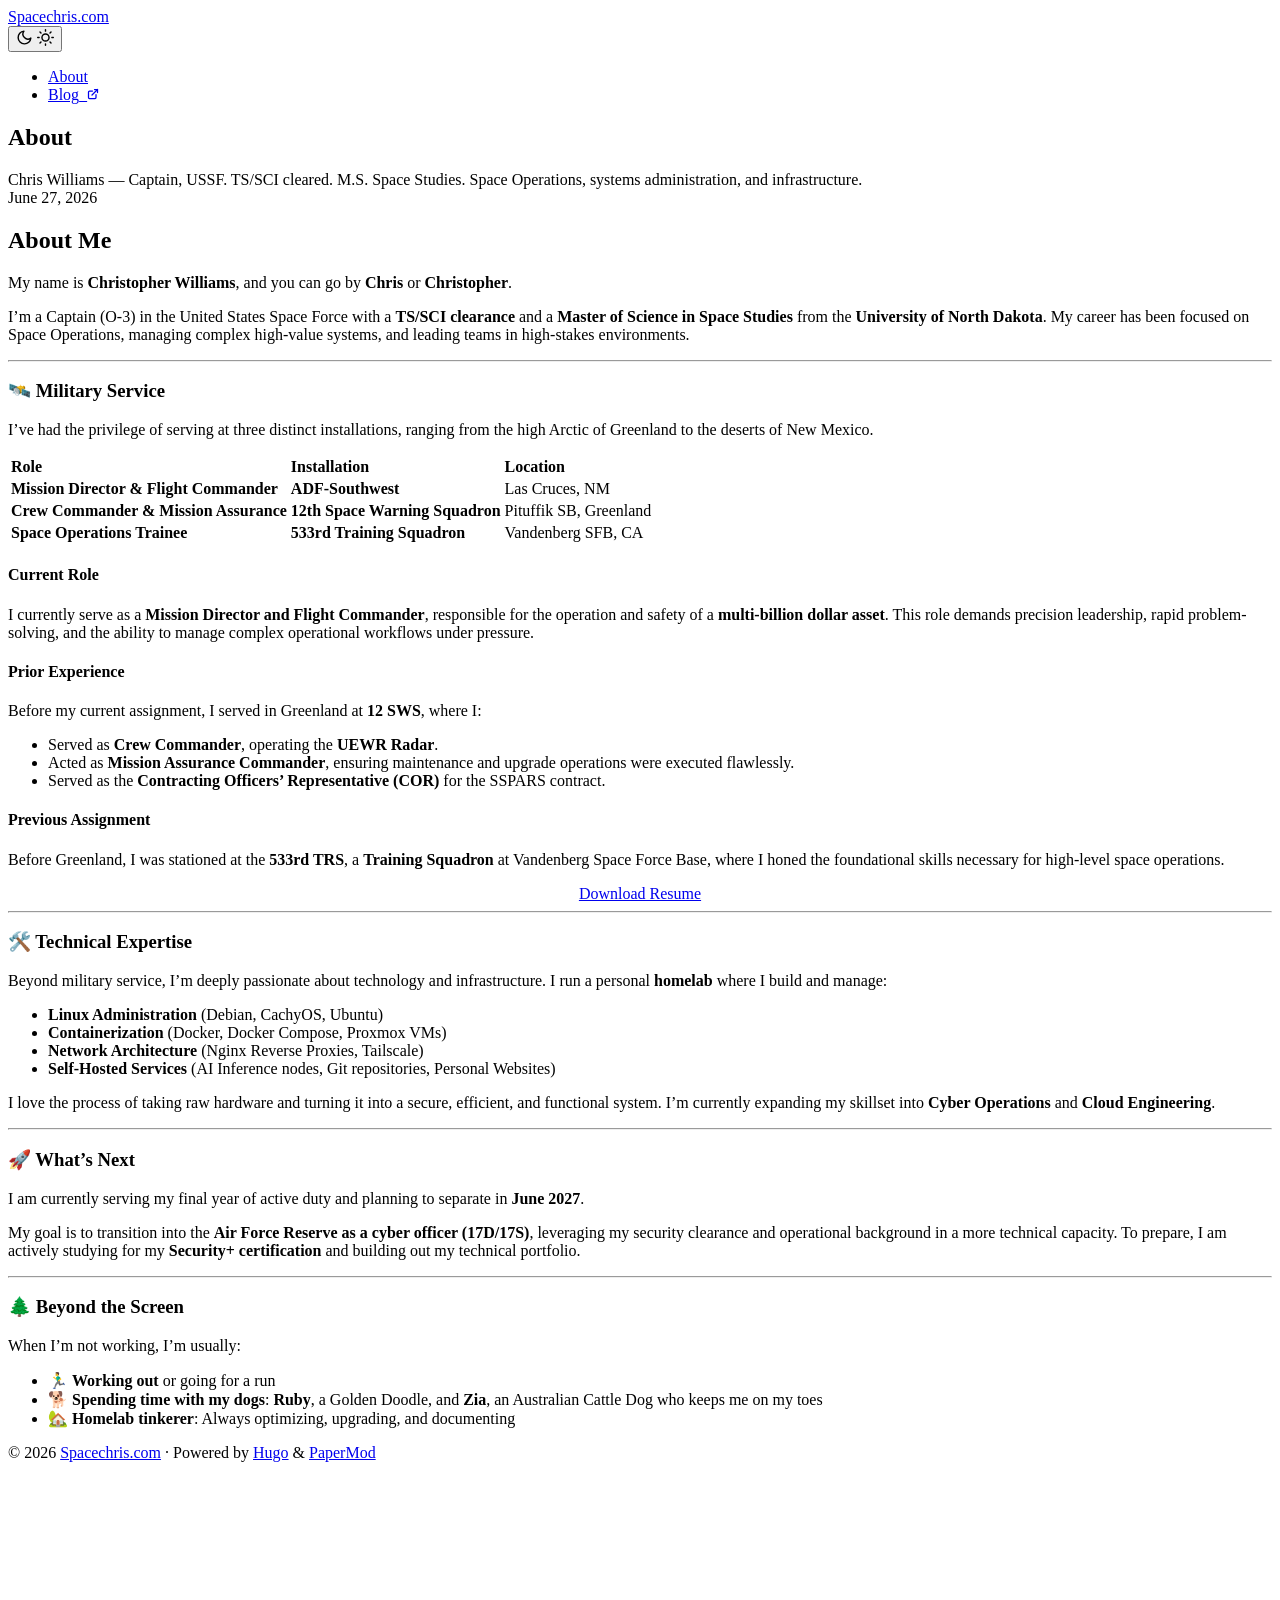
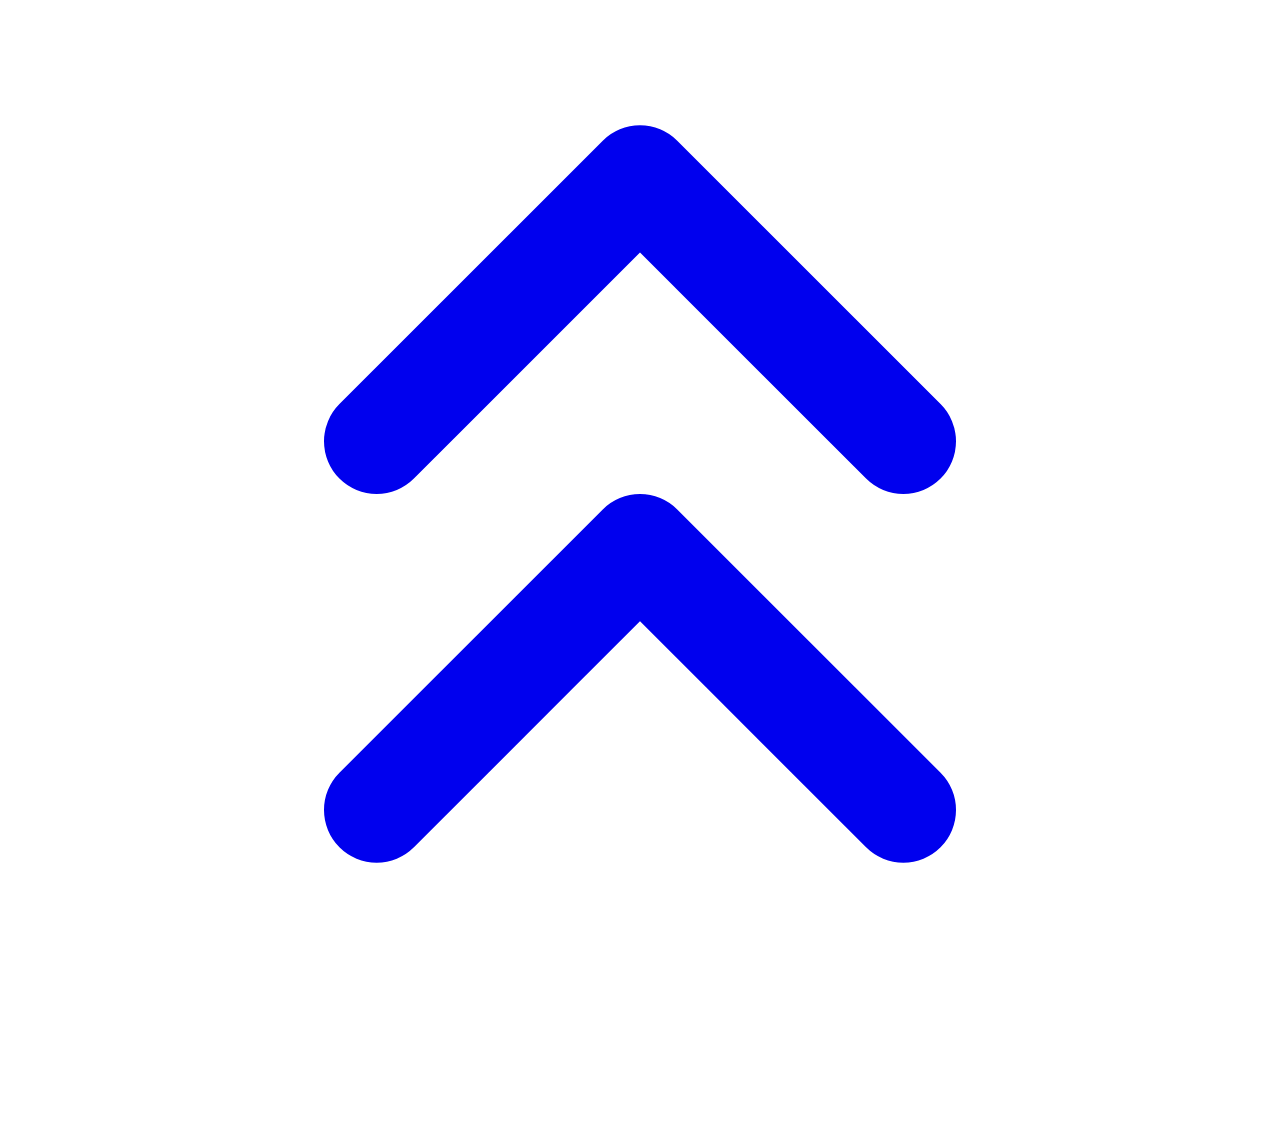
==== public/about/index.html @ 36eedec3 "Initial Huge Site" ====
<!DOCTYPE html>
<html lang="en" dir="auto" data-theme="auto">

<head><script src="/livereload.js?mindelay=10&amp;v=2&amp;port=1313&amp;path=livereload" data-no-instant defer></script><meta charset="utf-8">
<meta http-equiv="X-UA-Compatible" content="IE=edge">
<meta name="viewport" content="width=device-width, initial-scale=1, shrink-to-fit=no">
<meta name="robots" content="index, follow">
<title>About | Spacechris.com</title>
<meta name="keywords" content="">
<meta name="description" content="Chris Williams — Captain, USSF. TS/SCI cleared. M.S. Space Studies. Space Operations, systems administration, and infrastructure.">
<meta name="author" content="">
<link rel="canonical" href="http://localhost:1313/about/">
<link crossorigin="anonymous" href="/assets/css/stylesheet.cd9298b33628769aa1bc1acebbbfd7aa11ce81dfe03484d479e1907760249a1d.css" integrity="sha256-zZKYszYodpqhvBrOu7/XqhHOgd/gNITUeeGQd2Akmh0=" rel="preload stylesheet" as="style">
<link rel="icon" href="http://localhost:1313/favicon.ico">
<link rel="icon" type="image/png" sizes="16x16" href="http://localhost:1313/favicon-16x16.png">
<link rel="icon" type="image/png" sizes="32x32" href="http://localhost:1313/favicon-32x32.png">
<link rel="apple-touch-icon" href="http://localhost:1313/apple-touch-icon.png">
<link rel="mask-icon" href="http://localhost:1313/safari-pinned-tab.svg">
<meta name="theme-color" content="#2e2e33">
<meta name="msapplication-TileColor" content="#2e2e33">
<link rel="alternate" hreflang="en" href="http://localhost:1313/about/">
<noscript>
    <style>
        #theme-toggle,
        .top-link {
            display: none;
        }

    </style>
    <style>
        @media (prefers-color-scheme: dark) {
            :root {
                --theme: rgb(29, 30, 32);
                --entry: rgb(46, 46, 51);
                --primary: rgb(218, 218, 219);
                --secondary: rgb(155, 156, 157);
                --tertiary: rgb(65, 66, 68);
                --content: rgb(196, 196, 197);
                --code-block-bg: rgb(46, 46, 51);
                --code-bg: rgb(55, 56, 62);
                --border: rgb(51, 51, 51);
                color-scheme: dark;
            }

            .list {
                background: var(--theme);
            }

            .toc {
                background: var(--entry);
            }
        }

    </style>
</noscript>
<script>
    if (localStorage.getItem("pref-theme") === "dark") {
        document.querySelector("html").dataset.theme = 'dark';
    } else if (localStorage.getItem("pref-theme") === "light") {
       document.querySelector("html").dataset.theme = 'light';
    } else if (window.matchMedia('(prefers-color-scheme: dark)').matches) {
        document.querySelector("html").dataset.theme = 'dark';
    } else {
        document.querySelector("html").dataset.theme = 'light';
    }

</script><meta property="og:url" content="http://localhost:1313/about/">
  <meta property="og:site_name" content="Spacechris.com">
  <meta property="og:title" content="About">
  <meta property="og:description" content="Chris Williams — Captain, USSF. TS/SCI cleared. M.S. Space Studies. Space Operations, systems administration, and infrastructure.">
  <meta property="og:locale" content="en_us">
  <meta property="og:type" content="article">
    <meta property="article:published_time" content="2026-06-27T14:38:45-06:00">
    <meta property="article:modified_time" content="2026-06-27T14:38:45-06:00">

  <meta name="twitter:card" content="summary">
  <meta name="twitter:title" content="About">
  <meta name="twitter:description" content="Chris Williams — Captain, USSF. TS/SCI cleared. M.S. Space Studies. Space Operations, systems administration, and infrastructure.">


<script type="application/ld+json">
{
  "@context": "https://schema.org",
  "@type": "BreadcrumbList",
  "itemListElement": [
    {
      "@type": "ListItem",
      "position":  1 ,
      "name": "About",
      "item": "http://localhost:1313/about/"
    }
  ]
}
</script>
<script type="application/ld+json">
{
  "@context": "https://schema.org",
  "@type": "BlogPosting",
  "headline": "About",
  "name": "About",
  "description": "Chris Williams — Captain, USSF. TS/SCI cleared. M.S. Space Studies. Space Operations, systems administration, and infrastructure.",
  "keywords": [
    
  ],
  "articleBody": "About Me My name is Christopher Williams, and you can go by Chris or Christopher.\nI’m a Captain (O-3) in the United States Space Force with a TS/SCI clearance and a Master of Science in Space Studies from the University of North Dakota. My career has been focused on Space Operations, managing complex high-value systems, and leading teams in high-stakes environments.\n🛰️ Military Service I’ve had the privilege of serving at three distinct installations, ranging from the high Arctic of Greenland to the deserts of New Mexico.\nRole Installation Location Mission Director \u0026 Flight Commander ADF-Southwest Las Cruces, NM Crew Commander \u0026 Mission Assurance 12th Space Warning Squadron Pituffik SB, Greenland Space Operations Trainee 533rd Training Squadron Vandenberg SFB, CA Current Role I currently serve as a Mission Director and Flight Commander, responsible for the operation and safety of a multi-billion dollar asset. This role demands precision leadership, rapid problem-solving, and the ability to manage complex operational workflows under pressure.\nPrior Experience Before my current assignment, I served in Greenland at 12 SWS, where I:\nServed as Crew Commander, operating the UEWR Radar. Acted as Mission Assurance Commander, ensuring maintenance and upgrade operations were executed flawlessly. Served as the Contracting Officers’ Representative (COR) for the SSPARS contract. Previous Assignment Before Greenland, I was stationed at the 533rd TRS, a Training Squadron at Vandenberg Space Force Base, where I honed the foundational skills necessary for high-level space operations.\nDownload Resume 🛠️ Technical Expertise Beyond military service, I’m deeply passionate about technology and infrastructure. I run a personal homelab where I build and manage:\nLinux Administration (Debian, CachyOS, Ubuntu) Containerization (Docker, Docker Compose, Proxmox VMs) Network Architecture (Nginx Reverse Proxies, Tailscale) Self-Hosted Services (AI Inference nodes, Git repositories, Personal Websites) I love the process of taking raw hardware and turning it into a secure, efficient, and functional system. I’m currently expanding my skillset into Cyber Operations and Cloud Engineering.\n🚀 What’s Next I am currently serving my final year of active duty and planning to separate in June 2027.\nMy goal is to transition into the Air Force Reserve as a cyber officer (17D/17S), leveraging my security clearance and operational background in a more technical capacity. To prepare, I am actively studying for my Security+ certification and building out my technical portfolio.\n🌲 Beyond the Screen When I’m not working, I’m usually:\n🏃‍♂️ Working out or going for a run 🐕 Spending time with my dogs: Ruby, a Golden Doodle, and Zia, an Australian Cattle Dog who keeps me on my toes 🏡 Homelab tinkerer: Always optimizing, upgrading, and documenting ",
  "wordCount" : "428",
  "inLanguage": "en",
  "datePublished": "2026-06-27T14:38:45-06:00",
  "dateModified": "2026-06-27T14:38:45-06:00",
  "mainEntityOfPage": {
    "@type": "WebPage",
    "@id": "http://localhost:1313/about/"
  },
  "publisher": {
    "@type": "Organization",
    "name": "Spacechris.com",
    "logo": {
      "@type": "ImageObject",
      "url": "http://localhost:1313/favicon.ico"
    }
  }
}
</script>
</head>
<body id="top">
    <header class="header">
    <nav class="header-nav">
        <div class="logo">
            <a href="http://localhost:1313/" accesskey="h" title="Spacechris.com (Alt + H)">Spacechris.com</a>
            <div class="logo-switches">
                <button id="theme-toggle" class="theme-toggle" accesskey="t" title="(Alt + T)" aria-label="Toggle theme">
                    <svg class="moon" xmlns="http://www.w3.org/2000/svg" width="17" height="17" viewBox="0 0 24 24"
                        fill="none" stroke="currentColor" stroke-width="2" stroke-linecap="round"
                        stroke-linejoin="round">
                        <path d="M21 12.79A9 9 0 1 1 11.21 3 7 7 0 0 0 21 12.79z"></path>
                    </svg>
                    <svg class="sun" xmlns="http://www.w3.org/2000/svg" width="17" height="17" viewBox="0 0 24 24"
                        fill="none" stroke="currentColor" stroke-width="2" stroke-linecap="round"
                        stroke-linejoin="round">
                        <circle cx="12" cy="12" r="5"></circle>
                        <line x1="12" y1="1" x2="12" y2="3"></line>
                        <line x1="12" y1="21" x2="12" y2="23"></line>
                        <line x1="4.22" y1="4.22" x2="5.64" y2="5.64"></line>
                        <line x1="18.36" y1="18.36" x2="19.78" y2="19.78"></line>
                        <line x1="1" y1="12" x2="3" y2="12"></line>
                        <line x1="21" y1="12" x2="23" y2="12"></line>
                        <line x1="4.22" y1="19.78" x2="5.64" y2="18.36"></line>
                        <line x1="18.36" y1="5.64" x2="19.78" y2="4.22"></line>
                    </svg>
                </button>
            </div>
        </div>
        <ul id="menu" class="menu">
            <li>
                <a href="http://localhost:1313/about/" title="About">
                    <span class="active">About</span>
                </a>
            </li>
            <li>
                <a href="https://blog.spacechris.com" title="Blog">
                    <span>Blog</span>&nbsp;
                    <svg fill="none" shape-rendering="geometricPrecision" stroke="currentColor" stroke-linecap="round"
                        stroke-linejoin="round" stroke-width="2.5" viewBox="0 0 24 24" height="12" width="12">
                        <path d="M18 13v6a2 2 0 01-2 2H5a2 2 0 01-2-2V8a2 2 0 012-2h6"></path>
                        <path d="M15 3h6v6"></path>
                        <path d="M10 14L21 3"></path>
                    </svg>
                </a>
            </li>
        </ul>
    </nav>
</header>
<main class="main">

<article class="post-single">
  <header class="post-header">
    
    <h1 class="post-title entry-hint-parent">
      About
    </h1>
    <div class="post-description">
      Chris Williams — Captain, USSF. TS/SCI cleared. M.S. Space Studies. Space Operations, systems administration, and infrastructure.
    </div>
    <div class="post-meta">

<span title='2026-06-27 14:38:45 -0600 MDT'>June 27, 2026</span>

</div>
  </header> 
  <div class="post-content md-content"><h2 id="about-me">About Me<a hidden class="anchor" aria-hidden="true" href="#about-me">#</a></h2>
<p>My name is <strong>Christopher Williams</strong>, and you can go by <strong>Chris</strong> or <strong>Christopher</strong>.</p>
<p>I&rsquo;m a Captain (O-3) in the United States Space Force with a <strong>TS/SCI clearance</strong> and a <strong>Master of Science in Space Studies</strong> from the <strong>University of North Dakota</strong>. My career has been focused on Space Operations, managing complex high-value systems, and leading teams in high-stakes environments.</p>
<hr>
<h3 id="-military-service">🛰️ Military Service<a hidden class="anchor" aria-hidden="true" href="#-military-service">#</a></h3>
<p>I&rsquo;ve had the privilege of serving at three distinct installations, ranging from the high Arctic of Greenland to the deserts of New Mexico.</p>
<table>
	<thead>
			<tr>
					<th style="text-align: left">Role</th>
					<th style="text-align: left">Installation</th>
					<th style="text-align: left">Location</th>
			</tr>
	</thead>
	<tbody>
			<tr>
					<td style="text-align: left"><strong>Mission Director &amp; Flight Commander</strong></td>
					<td style="text-align: left"><strong>ADF-Southwest</strong></td>
					<td style="text-align: left">Las Cruces, NM</td>
			</tr>
			<tr>
					<td style="text-align: left"><strong>Crew Commander &amp; Mission Assurance</strong></td>
					<td style="text-align: left"><strong>12th Space Warning Squadron</strong></td>
					<td style="text-align: left">Pituffik SB, Greenland</td>
			</tr>
			<tr>
					<td style="text-align: left"><strong>Space Operations Trainee</strong></td>
					<td style="text-align: left"><strong>533rd Training Squadron</strong></td>
					<td style="text-align: left">Vandenberg SFB, CA</td>
			</tr>
	</tbody>
</table>
<h4 id="current-role">Current Role<a hidden class="anchor" aria-hidden="true" href="#current-role">#</a></h4>
<p>I currently serve as a <strong>Mission Director and Flight Commander</strong>, responsible for the operation and safety of a <strong>multi-billion dollar asset</strong>. This role demands precision leadership, rapid problem-solving, and the ability to manage complex operational workflows under pressure.</p>
<h4 id="prior-experience">Prior Experience<a hidden class="anchor" aria-hidden="true" href="#prior-experience">#</a></h4>
<p>Before my current assignment, I served in Greenland at <strong>12 SWS</strong>, where I:</p>
<ul>
<li>Served as <strong>Crew Commander</strong>, operating the <strong>UEWR Radar</strong>.</li>
<li>Acted as <strong>Mission Assurance Commander</strong>, ensuring maintenance and upgrade operations were executed flawlessly.</li>
<li>Served as the <strong>Contracting Officers&rsquo; Representative (COR)</strong> for the SSPARS contract.</li>
</ul>
<h4 id="previous-assignment">Previous Assignment<a hidden class="anchor" aria-hidden="true" href="#previous-assignment">#</a></h4>
<p>Before Greenland, I was stationed at the <strong>533rd TRS</strong>, a <strong>Training Squadron</strong> at Vandenberg Space Force Base, where I honed the foundational skills necessary for high-level space operations.</p>
<div style="text-align: center;">
  
<a href="/resume.pdf" target="_blank" download="resume.pdf" class="btn">Download Resume</a>


</div>


<hr>
<h3 id="-technical-expertise">🛠️ Technical Expertise<a hidden class="anchor" aria-hidden="true" href="#-technical-expertise">#</a></h3>
<p>Beyond military service, I&rsquo;m deeply passionate about technology and infrastructure. I run a personal <strong>homelab</strong> where I build and manage:</p>
<ul>
<li><strong>Linux Administration</strong> (Debian, CachyOS, Ubuntu)</li>
<li><strong>Containerization</strong> (Docker, Docker Compose, Proxmox VMs)</li>
<li><strong>Network Architecture</strong> (Nginx Reverse Proxies, Tailscale)</li>
<li><strong>Self-Hosted Services</strong> (AI Inference nodes, Git repositories, Personal Websites)</li>
</ul>
<p>I love the process of taking raw hardware and turning it into a secure, efficient, and functional system. I&rsquo;m currently expanding my skillset into <strong>Cyber Operations</strong> and <strong>Cloud Engineering</strong>.</p>
<hr>
<h3 id="-whats-next">🚀 What&rsquo;s Next<a hidden class="anchor" aria-hidden="true" href="#-whats-next">#</a></h3>
<p>I am currently serving my final year of active duty and planning to separate in <strong>June 2027</strong>.</p>
<p>My goal is to transition into the <strong>Air Force Reserve as a cyber officer (17D/17S)</strong>, leveraging my security clearance and operational background in a more technical capacity. To prepare, I am actively studying for my <strong>Security+ certification</strong> and building out my technical portfolio.</p>
<hr>
<h3 id="-beyond-the-screen">🌲 Beyond the Screen<a hidden class="anchor" aria-hidden="true" href="#-beyond-the-screen">#</a></h3>
<p>When I&rsquo;m not working, I&rsquo;m usually:</p>
<ul>
<li>🏃‍♂️ <strong>Working out</strong> or going for a run</li>
<li>🐕 <strong>Spending time with my dogs</strong>: <strong>Ruby</strong>, a Golden Doodle, and <strong>Zia</strong>, an Australian Cattle Dog who keeps me on my toes</li>
<li>🏡 <strong>Homelab tinkerer</strong>: Always optimizing, upgrading, and documenting</li>
</ul>


  </div>

  <footer class="post-footer">
    <ul class="post-tags">
    </ul>
  </footer>
</article>
    </main>
    
<footer class="footer">
        <span>&copy; 2026 <a href="http://localhost:1313/">Spacechris.com</a></span> · 

    
    
    <span>
        Powered by
        <a href="https://gohugo.io/?utm_source=papermod" rel="noopener" target="_blank">Hugo</a> &
        <a href="https://github.com/adityatelange/hugo-PaperMod/" rel="noopener" target="_blank">PaperMod</a>
    </span>
</footer>
<a href="#top" id="top-link" class="top-link hidden" aria-label="go to top" title="Go to Top (Alt + G)" accesskey="g">
    <svg xmlns="http://www.w3.org/2000/svg" viewBox="0 0 24 24" fill="none" stroke="currentColor" stroke-width="2"
        stroke-linecap="round" stroke-linejoin="round" class="feather feather-chevrons-up">
        <polyline points="17 11 12 6 7 11"></polyline>
        <polyline points="17 18 12 13 7 18"></polyline>
    </svg>
</a>

<script>
    let menu = document.getElementById('menu');
    if (menu) {
        
        const scrollPosition = localStorage.getItem("menu-scroll-position");
        if (scrollPosition) {
            menu.scrollLeft = parseInt(scrollPosition, 10);
        }
        
        menu.onscroll = function () {
            localStorage.setItem("menu-scroll-position", menu.scrollLeft);
        }
    }

    document.querySelectorAll('a[href^="#"]').forEach(anchor => {
        anchor.addEventListener("click", function (e) {
            e.preventDefault();
            var id = this.getAttribute("href").substr(1);
            if (!window.matchMedia('(prefers-reduced-motion: reduce)').matches) {
                document.querySelector(`[id='${decodeURIComponent(id)}']`).scrollIntoView({
                    behavior: "smooth"
                });
            } else {
                document.querySelector(`[id='${decodeURIComponent(id)}']`).scrollIntoView();
            }
            if (id === "top") {
                history.replaceState(null, null, " ");
            } else {
                history.pushState(null, null, `#${id}`);
            }
        });
    });

</script>
<script>
    var toplink = document.getElementById("top-link");
    window.onscroll = function () {
        const scrollThreshold = window.innerHeight;
        if (document.body.scrollTop > scrollThreshold || document.documentElement.scrollTop > scrollThreshold) {
            toplink.classList.remove("hidden");
        } else {
            toplink.classList.add("hidden");
        }
    };

</script>
<script>
    document.getElementById("theme-toggle").addEventListener("click", () => {
        const html = document.querySelector("html");
        if (html.dataset.theme === "dark") {
            html.dataset.theme = 'light';
            localStorage.setItem("pref-theme", 'light');
        } else {
            html.dataset.theme = 'dark';
            localStorage.setItem("pref-theme", 'dark');
        }
    })

</script>
</body>

</html>
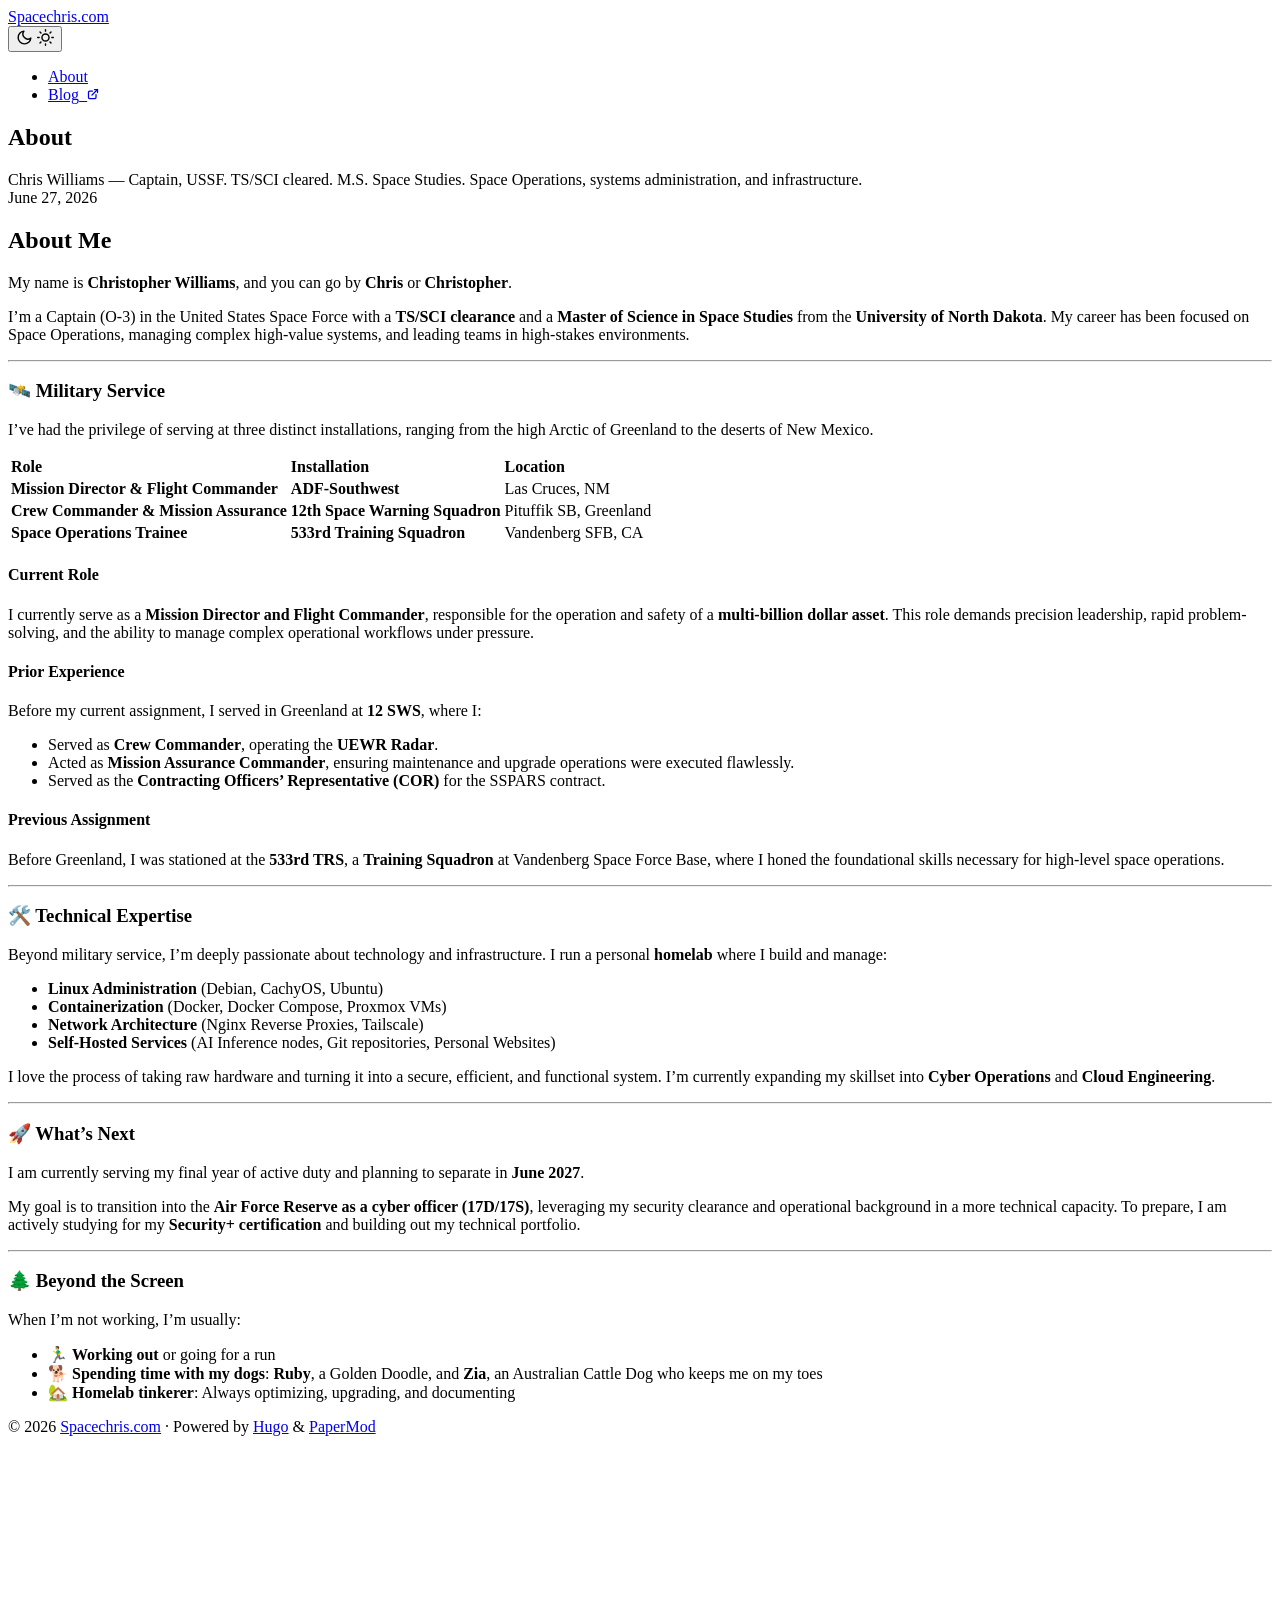
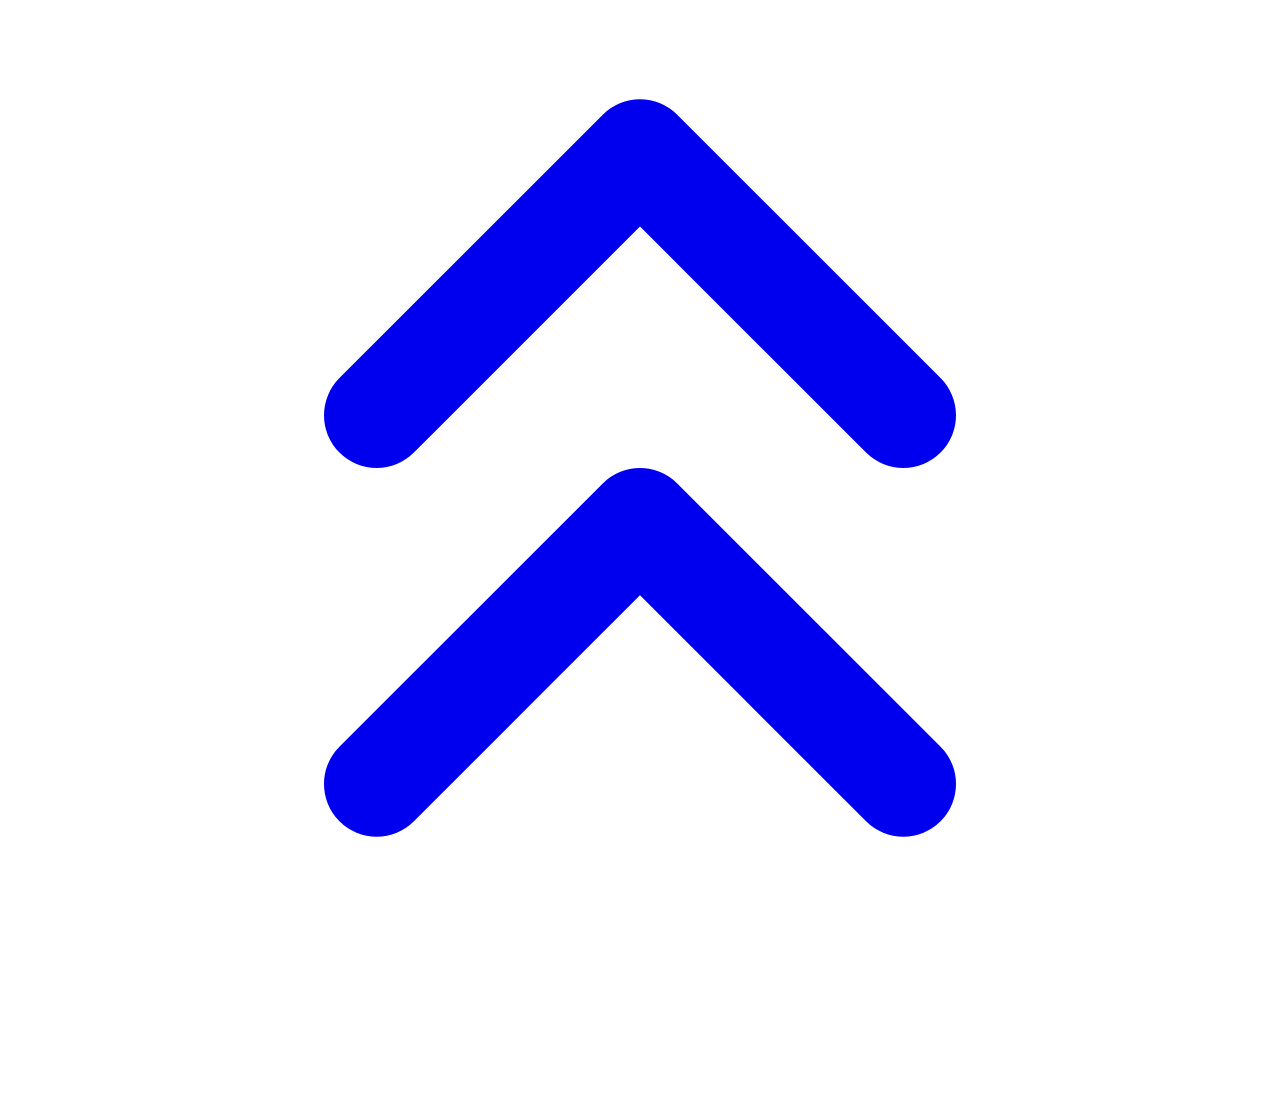
==== commit 2bddc9f4: "remove resume and cleaned up custom css" ====
--- a/public/about/index.html
+++ b/public/about/index.html
@@ -1,7 +1,7 @@
 <!DOCTYPE html>
 <html lang="en" dir="auto" data-theme="auto">
 
-<head><script src="/livereload.js?mindelay=10&amp;v=2&amp;port=1313&amp;path=livereload" data-no-instant defer></script><meta charset="utf-8">
+<head><meta charset="utf-8">
 <meta http-equiv="X-UA-Compatible" content="IE=edge">
 <meta name="viewport" content="width=device-width, initial-scale=1, shrink-to-fit=no">
 <meta name="robots" content="index, follow">
@@ -9,16 +9,16 @@
 <meta name="keywords" content="">
 <meta name="description" content="Chris Williams — Captain, USSF. TS/SCI cleared. M.S. Space Studies. Space Operations, systems administration, and infrastructure.">
 <meta name="author" content="">
-<link rel="canonical" href="http://localhost:1313/about/">
+<link rel="canonical" href="https://spacechris.com/about/">
 <link crossorigin="anonymous" href="/assets/css/stylesheet.cd9298b33628769aa1bc1acebbbfd7aa11ce81dfe03484d479e1907760249a1d.css" integrity="sha256-zZKYszYodpqhvBrOu7/XqhHOgd/gNITUeeGQd2Akmh0=" rel="preload stylesheet" as="style">
-<link rel="icon" href="http://localhost:1313/favicon.ico">
-<link rel="icon" type="image/png" sizes="16x16" href="http://localhost:1313/favicon-16x16.png">
-<link rel="icon" type="image/png" sizes="32x32" href="http://localhost:1313/favicon-32x32.png">
-<link rel="apple-touch-icon" href="http://localhost:1313/apple-touch-icon.png">
-<link rel="mask-icon" href="http://localhost:1313/safari-pinned-tab.svg">
+<link rel="icon" href="https://spacechris.com/favicon.ico">
+<link rel="icon" type="image/png" sizes="16x16" href="https://spacechris.com/favicon-16x16.png">
+<link rel="icon" type="image/png" sizes="32x32" href="https://spacechris.com/favicon-32x32.png">
+<link rel="apple-touch-icon" href="https://spacechris.com/apple-touch-icon.png">
+<link rel="mask-icon" href="https://spacechris.com/safari-pinned-tab.svg">
 <meta name="theme-color" content="#2e2e33">
 <meta name="msapplication-TileColor" content="#2e2e33">
-<link rel="alternate" hreflang="en" href="http://localhost:1313/about/">
+<link rel="alternate" hreflang="en" href="https://spacechris.com/about/">
 <noscript>
     <style>
         #theme-toggle,
@@ -64,7 +64,7 @@
         document.querySelector("html").dataset.theme = 'light';
     }
 
-</script><meta property="og:url" content="http://localhost:1313/about/">
+</script><meta property="og:url" content="https://spacechris.com/about/">
   <meta property="og:site_name" content="Spacechris.com">
   <meta property="og:title" content="About">
   <meta property="og:description" content="Chris Williams — Captain, USSF. TS/SCI cleared. M.S. Space Studies. Space Operations, systems administration, and infrastructure.">
@@ -87,7 +87,7 @@
       "@type": "ListItem",
       "position":  1 ,
       "name": "About",
-      "item": "http://localhost:1313/about/"
+      "item": "https://spacechris.com/about/"
     }
   ]
 }
@@ -102,21 +102,21 @@
   "keywords": [
     
   ],
-  "articleBody": "About Me My name is Christopher Williams, and you can go by Chris or Christopher.\nI’m a Captain (O-3) in the United States Space Force with a TS/SCI clearance and a Master of Science in Space Studies from the University of North Dakota. My career has been focused on Space Operations, managing complex high-value systems, and leading teams in high-stakes environments.\n🛰️ Military Service I’ve had the privilege of serving at three distinct installations, ranging from the high Arctic of Greenland to the deserts of New Mexico.\nRole Installation Location Mission Director \u0026 Flight Commander ADF-Southwest Las Cruces, NM Crew Commander \u0026 Mission Assurance 12th Space Warning Squadron Pituffik SB, Greenland Space Operations Trainee 533rd Training Squadron Vandenberg SFB, CA Current Role I currently serve as a Mission Director and Flight Commander, responsible for the operation and safety of a multi-billion dollar asset. This role demands precision leadership, rapid problem-solving, and the ability to manage complex operational workflows under pressure.\nPrior Experience Before my current assignment, I served in Greenland at 12 SWS, where I:\nServed as Crew Commander, operating the UEWR Radar. Acted as Mission Assurance Commander, ensuring maintenance and upgrade operations were executed flawlessly. Served as the Contracting Officers’ Representative (COR) for the SSPARS contract. Previous Assignment Before Greenland, I was stationed at the 533rd TRS, a Training Squadron at Vandenberg Space Force Base, where I honed the foundational skills necessary for high-level space operations.\nDownload Resume 🛠️ Technical Expertise Beyond military service, I’m deeply passionate about technology and infrastructure. I run a personal homelab where I build and manage:\nLinux Administration (Debian, CachyOS, Ubuntu) Containerization (Docker, Docker Compose, Proxmox VMs) Network Architecture (Nginx Reverse Proxies, Tailscale) Self-Hosted Services (AI Inference nodes, Git repositories, Personal Websites) I love the process of taking raw hardware and turning it into a secure, efficient, and functional system. I’m currently expanding my skillset into Cyber Operations and Cloud Engineering.\n🚀 What’s Next I am currently serving my final year of active duty and planning to separate in June 2027.\nMy goal is to transition into the Air Force Reserve as a cyber officer (17D/17S), leveraging my security clearance and operational background in a more technical capacity. To prepare, I am actively studying for my Security+ certification and building out my technical portfolio.\n🌲 Beyond the Screen When I’m not working, I’m usually:\n🏃‍♂️ Working out or going for a run 🐕 Spending time with my dogs: Ruby, a Golden Doodle, and Zia, an Australian Cattle Dog who keeps me on my toes 🏡 Homelab tinkerer: Always optimizing, upgrading, and documenting ",
-  "wordCount" : "428",
+  "articleBody": "About Me My name is Christopher Williams, and you can go by Chris or Christopher.\nI’m a Captain (O-3) in the United States Space Force with a TS/SCI clearance and a Master of Science in Space Studies from the University of North Dakota. My career has been focused on Space Operations, managing complex high-value systems, and leading teams in high-stakes environments.\n🛰️ Military Service I’ve had the privilege of serving at three distinct installations, ranging from the high Arctic of Greenland to the deserts of New Mexico.\nRole Installation Location Mission Director \u0026 Flight Commander ADF-Southwest Las Cruces, NM Crew Commander \u0026 Mission Assurance 12th Space Warning Squadron Pituffik SB, Greenland Space Operations Trainee 533rd Training Squadron Vandenberg SFB, CA Current Role I currently serve as a Mission Director and Flight Commander, responsible for the operation and safety of a multi-billion dollar asset. This role demands precision leadership, rapid problem-solving, and the ability to manage complex operational workflows under pressure.\nPrior Experience Before my current assignment, I served in Greenland at 12 SWS, where I:\nServed as Crew Commander, operating the UEWR Radar. Acted as Mission Assurance Commander, ensuring maintenance and upgrade operations were executed flawlessly. Served as the Contracting Officers’ Representative (COR) for the SSPARS contract. Previous Assignment Before Greenland, I was stationed at the 533rd TRS, a Training Squadron at Vandenberg Space Force Base, where I honed the foundational skills necessary for high-level space operations.\n🛠️ Technical Expertise Beyond military service, I’m deeply passionate about technology and infrastructure. I run a personal homelab where I build and manage:\nLinux Administration (Debian, CachyOS, Ubuntu) Containerization (Docker, Docker Compose, Proxmox VMs) Network Architecture (Nginx Reverse Proxies, Tailscale) Self-Hosted Services (AI Inference nodes, Git repositories, Personal Websites) I love the process of taking raw hardware and turning it into a secure, efficient, and functional system. I’m currently expanding my skillset into Cyber Operations and Cloud Engineering.\n🚀 What’s Next I am currently serving my final year of active duty and planning to separate in June 2027.\nMy goal is to transition into the Air Force Reserve as a cyber officer (17D/17S), leveraging my security clearance and operational background in a more technical capacity. To prepare, I am actively studying for my Security+ certification and building out my technical portfolio.\n🌲 Beyond the Screen When I’m not working, I’m usually:\n🏃‍♂️ Working out or going for a run 🐕 Spending time with my dogs: Ruby, a Golden Doodle, and Zia, an Australian Cattle Dog who keeps me on my toes 🏡 Homelab tinkerer: Always optimizing, upgrading, and documenting ",
+  "wordCount" : "426",
   "inLanguage": "en",
   "datePublished": "2026-06-27T14:38:45-06:00",
   "dateModified": "2026-06-27T14:38:45-06:00",
   "mainEntityOfPage": {
     "@type": "WebPage",
-    "@id": "http://localhost:1313/about/"
+    "@id": "https://spacechris.com/about/"
   },
   "publisher": {
     "@type": "Organization",
     "name": "Spacechris.com",
     "logo": {
       "@type": "ImageObject",
-      "url": "http://localhost:1313/favicon.ico"
+      "url": "https://spacechris.com/favicon.ico"
     }
   }
 }
@@ -126,7 +126,7 @@
     <header class="header">
     <nav class="header-nav">
         <div class="logo">
-            <a href="http://localhost:1313/" accesskey="h" title="Spacechris.com (Alt + H)">Spacechris.com</a>
+            <a href="https://spacechris.com/" accesskey="h" title="Spacechris.com (Alt + H)">Spacechris.com</a>
             <div class="logo-switches">
                 <button id="theme-toggle" class="theme-toggle" accesskey="t" title="(Alt + T)" aria-label="Toggle theme">
                     <svg class="moon" xmlns="http://www.w3.org/2000/svg" width="17" height="17" viewBox="0 0 24 24"
@@ -152,7 +152,7 @@
         </div>
         <ul id="menu" class="menu">
             <li>
-                <a href="http://localhost:1313/about/" title="About">
+                <a href="https://spacechris.com/about/" title="About">
                     <span class="active">About</span>
                 </a>
             </li>
@@ -230,14 +230,6 @@
 </ul>
 <h4 id="previous-assignment">Previous Assignment<a hidden class="anchor" aria-hidden="true" href="#previous-assignment">#</a></h4>
 <p>Before Greenland, I was stationed at the <strong>533rd TRS</strong>, a <strong>Training Squadron</strong> at Vandenberg Space Force Base, where I honed the foundational skills necessary for high-level space operations.</p>
-<div style="text-align: center;">
-  
-<a href="/resume.pdf" target="_blank" download="resume.pdf" class="btn">Download Resume</a>
-
-
-</div>
-
-
 <hr>
 <h3 id="-technical-expertise">🛠️ Technical Expertise<a hidden class="anchor" aria-hidden="true" href="#-technical-expertise">#</a></h3>
 <p>Beyond military service, I&rsquo;m deeply passionate about technology and infrastructure. I run a personal <strong>homelab</strong> where I build and manage:</p>
@@ -272,7 +264,7 @@
     </main>
     
 <footer class="footer">
-        <span>&copy; 2026 <a href="http://localhost:1313/">Spacechris.com</a></span> · 
+        <span>&copy; 2026 <a href="https://spacechris.com/">Spacechris.com</a></span> · 
 
     
     
